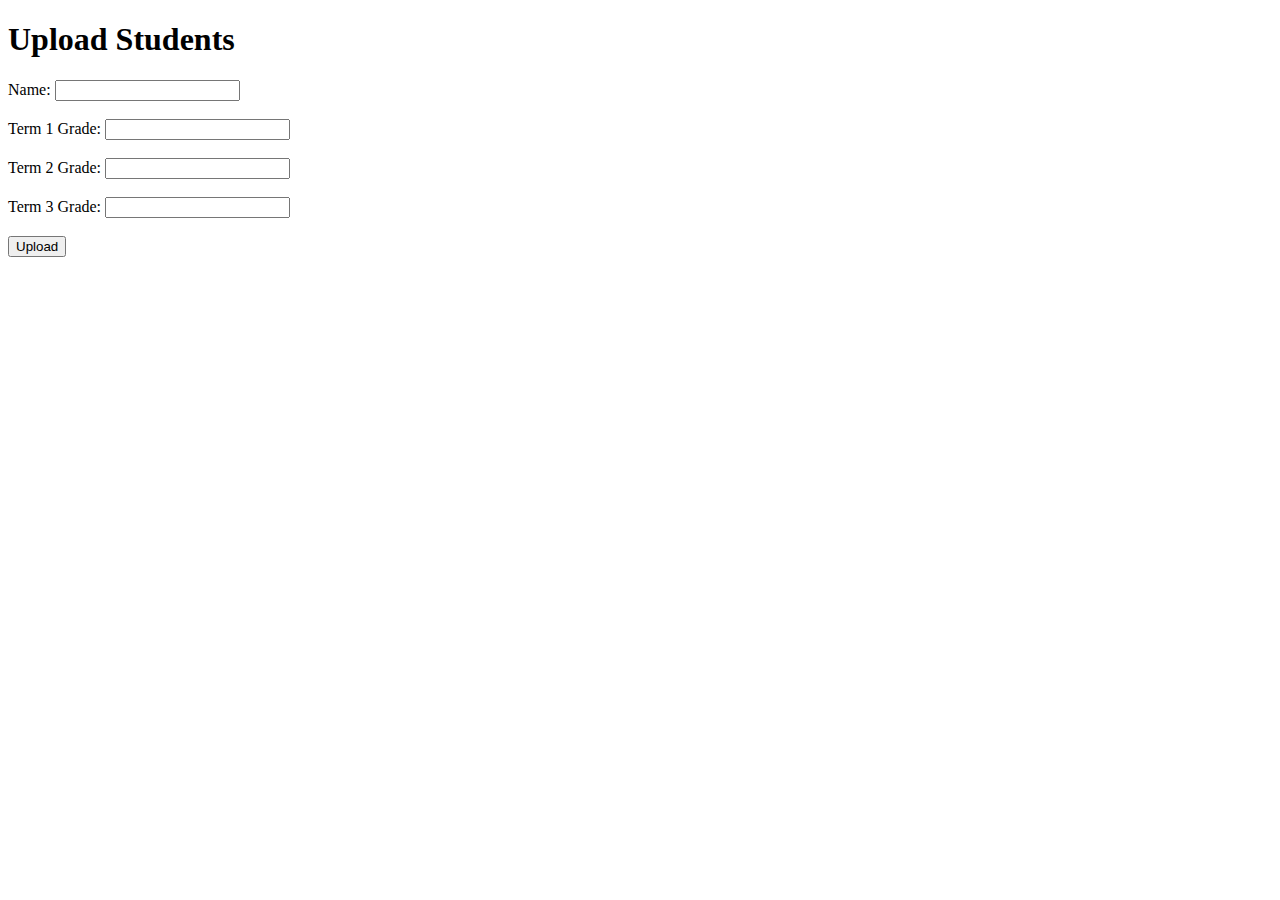
==== static/index.html @ d9662dd5 "Initial commit" ====
<!DOCTYPE html>
<html>
<head>
    <meta charset="UTF-8">
    <title>Upload Students</title>
</head>
<body>
    <h1>Upload Students</h1>
    <form id="uploadForm" action="/students" method="POST" enctype="multipart/form-data">
        <label for="name">Name:</label>
        <input type="text" id="name" name="name" required><br><br>
        
        <label for="term1">Term 1 Grade:</label>
        <input type="number" id="term1" name="term1" required><br><br>
        
        <label for="term2">Term 2 Grade:</label>
        <input type="number" id="term2" name="term2" required><br><br>
        
        <label for="term3">Term 3 Grade:</label>
        <input type="number" id="term3" name="term3" required><br><br>
        
        <input type="submit" value="Upload">
    </form>
    <script>
        document.getElementById('uploadForm').addEventListener('submit', function(event) {
            event.preventDefault();

            var form = event.target;
            var formData = new FormData(form);

            var request = new XMLHttpRequest();
            request.open(form.method, form.action, true);
            request.onload = function() {
                if (request.status === 200) {
                    alert('Student uploaded successfully!');
                    form.reset();
                } else {
                    alert('An error occurred while uploading the student.');
                }
            };
            request.send(formData);
        });
    </script>
</body>
</html>
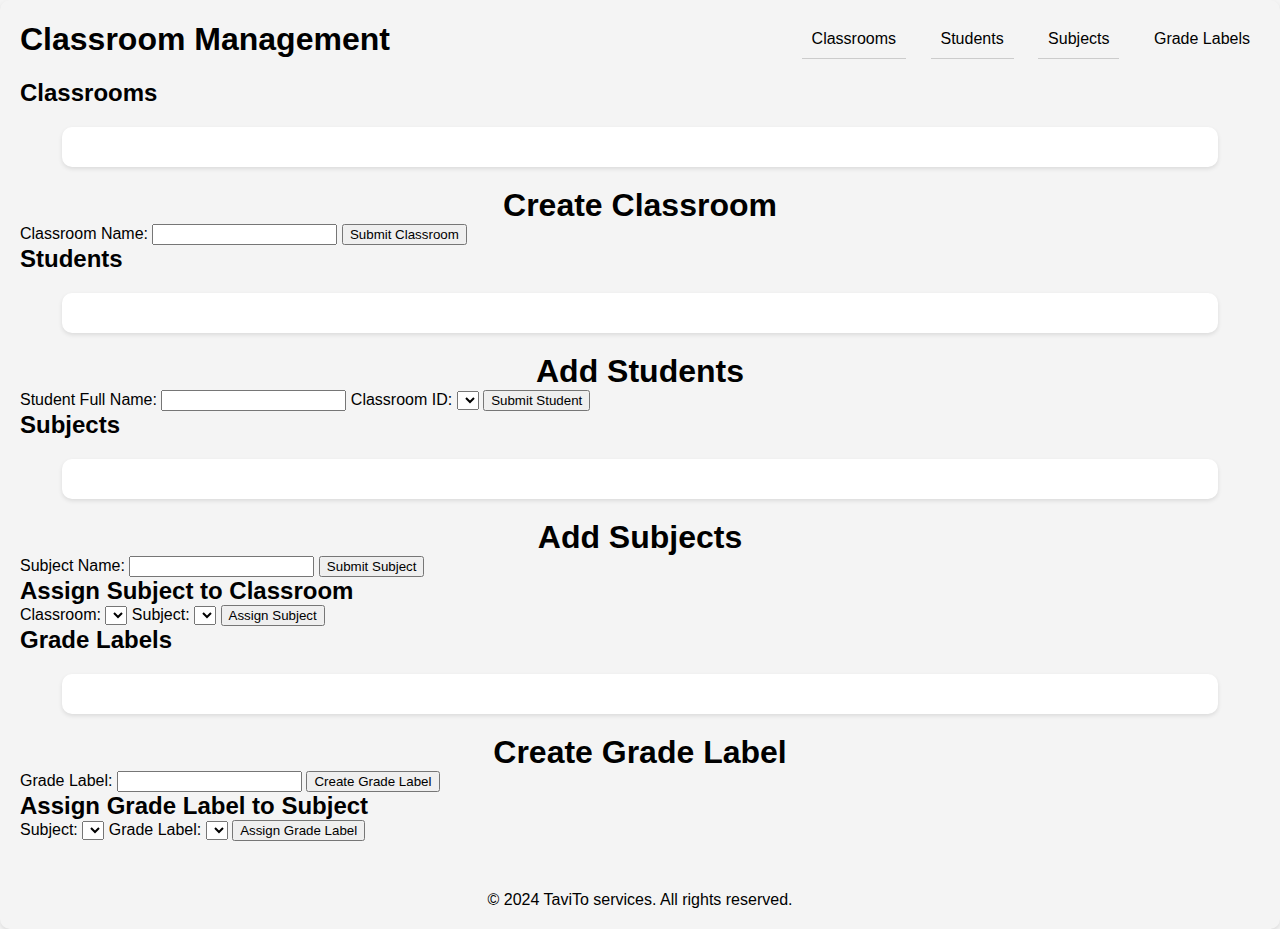
==== commit 0719f90c: "with frontend" ====
--- a/static/index.html
+++ b/static/index.html
@@ -1,45 +1,131 @@
+ <!-- static/index.html -->
+
 <!DOCTYPE html>
 <html>
 <head>
     <meta charset="UTF-8">
-    <title>Upload Students</title>
+    <meta name="viewport" content="width=device-width, initial-scale=1.0">
+    <title>Classroom Management</title>
+    <link rel="stylesheet" href="styles.css">
 </head>
 <body>
-    <h1>Upload Students</h1>
-    <form id="uploadForm" action="/students" method="POST" enctype="multipart/form-data">
-        <label for="name">Name:</label>
-        <input type="text" id="name" name="name" required><br><br>
-        
-        <label for="term1">Term 1 Grade:</label>
-        <input type="number" id="term1" name="term1" required><br><br>
-        
-        <label for="term2">Term 2 Grade:</label>
-        <input type="number" id="term2" name="term2" required><br><br>
-        
-        <label for="term3">Term 3 Grade:</label>
-        <input type="number" id="term3" name="term3" required><br><br>
-        
-        <input type="submit" value="Upload">
-    </form>
-    <script>
-        document.getElementById('uploadForm').addEventListener('submit', function(event) {
-            event.preventDefault();
-
-            var form = event.target;
-            var formData = new FormData(form);
-
-            var request = new XMLHttpRequest();
-            request.open(form.method, form.action, true);
-            request.onload = function() {
-                if (request.status === 200) {
-                    alert('Student uploaded successfully!');
-                    form.reset();
-                } else {
-                    alert('An error occurred while uploading the student.');
-                }
-            };
-            request.send(formData);
-        });
-    </script>
+    <div class="container">
+        <header>
+            <h1>Classroom Management</h1>
+            <nav>
+                <ul>
+                    <li><a href="#classrooms">Classrooms</a></li>
+                    <li><a href="#students">Students</a></li>
+                    <li><a href="#subjects">Subjects</a></li>
+                    <li><a href="#grade-labels">Grade Labels</a></li>
+                </ul>
+            </nav>
+        </header>
+        <main>
+            <!--
+            <section id="hero">
+                 Background image 
+                 <div class="background-image"></div> 
+                <div class="overlay"></div>
+                <div class="hero-content">
+            </section>
+                             -->
+            <section id="classrooms">
+                <h2>Classrooms</h2>      
+                    <div id="classroom-container" class="classroom-container">
+                        <!-- Classrooms cards will be dynamically added here -->
+                    </div>
+                <h1>Create Classroom</h1>
+                <form id="classroom-form" action="#" method="post">
+                    <label for="classroom-name">Classroom Name:</label>
+                     <input type="text" id="classroom-name" name="classroom-name" required>
+                     <button type="submit">Submit Classroom</button>
+                </form>
+            </section>
+            <section id="students">
+                <h2>Students</h2> 
+                <div class="section-container">
+                    <ul id="student-list">
+                        <!-- Students will be dynamically added here -->
+                    </ul>
+                </div>
+                <h1>Add Students</h1>
+                <form id="student-form" action="#" method="post">
+                    <label for="student-name">Student Full Name:</label>
+                    <input type="text" id="student-name" name="student-name" required>
+                    <label for="classroom-id">Classroom ID:</label>
+                    
+                    <select id="classroom-assign-dropdown3" name="classroom-assign-dropdown3" required>
+                        <!-- Subjects will be dynamically added here -->
+                    </select>
+                    <button type="submit">Submit Student</button>
+                </form>
+            </section>
+            <section id="subjects">
+                <h2>Subjects</h2>
+                <div class="section-container">
+                    <ul id="subject-list">
+                        <!-- Subjects will be dynamically added here -->
+                    </ul>
+                </div>
+                <h1>Add Subjects</h1>
+                    <form id="subject-form" action="#" method="post">
+                        <label for="subject-name">Subject Name:</label>
+                        <input type="text" id="subject-name" name="subject-name" required>
+                        <button type="submit">Submit Subject</button>
+                    </form>
+                    <h2>Assign Subject to Classroom</h2>
+                    <form id="assign-classroom-form">
+                        <label for="classroom-assign-dropdown">Classroom:</label>
+                        <select id="classroom-assign-dropdown" name="classroom-assign-dropdown" required>
+                            <!-- Subjects will be dynamically added here -->
+                        </select>
+                        <label for="subject-assign-dropdown2">Subject:</label>
+                        <select id="subject-assign-dropdown2" required>
+                            <!-- Grade Labels will be dynamically added here -->
+                        </select>
+                        <button type="submit">Assign Subject</button>
+                    </form>
+            </section>
+            <section id="grade-labels">
+                <h2>Grade Labels</h2>
+                <div class="section-container">
+                    <ul id="grade-label-list">
+                        <!-- Students will be dynamically added here -->
+                    </ul>
+                </div>
+                <h1>Create Grade Label</h1>
+                    <form id="grade-label-form">
+                        <label for="grade-label">Grade Label:</label>
+                        <input type="text" id="grade-label" required>
+                        <button type="submit">Create Grade Label</button>
+                    </form>
+                    <h2>Assign Grade Label to Subject</h2>
+                    <form id="assign-grade-label-form">
+                        <label for="subject-assign-dropdown">Subject:</label>
+                        <select id="subject-assign-dropdown" name="subject-assign-dropdown" required>
+                            <!-- Subjects will be dynamically added here -->
+                        </select>
+                        <label for="grade-label-assign-dropdown">Grade Label:</label>
+                        <select id="grade-label-assign-dropdown" required>
+                            <!-- Grade Labels will be dynamically added here -->
+                        </select>
+                        <button type="submit">Assign Grade Label</button>
+                    </form>
+            </section>
+             <!-- Modal Structure -->
+            <div id="modal" class="modal">
+                <div class="modal-content">
+                    <span id="close-modal" class="close">&times;</span>
+                    <h2>Modal Title</h2>
+                    <div id="modal-body"></div>
+                </div>
+            </div>
+        </main>
+        <footer>
+            <p>&copy; 2024 TaviTo services. All rights reserved.</p>
+        </footer>
+    </div>
+    <script src="script.js"></script>
 </body>
 </html>
--- a/static/styles.css
+++ b/static/styles.css
@@ -0,0 +1,295 @@
+/*  static/styles.css  */
+
+/* Resetting default browser styles */
+html, body, h1, h2, h3, h4, h5, h6, p, ul, li {
+    margin: 0;
+    padding: 0;
+}
+
+body {
+    font-family: Arial, sans-serif;
+}
+
+.container {
+    padding: 20px;
+    border-radius: 10px;
+    box-shadow: 0 2px 4px rgba(0, 0, 0, 0.1);
+}
+
+header {
+    display: flex;
+    justify-content: space-between;
+    align-items: center;
+}
+
+nav ul {
+    list-style-type: none;
+}
+
+nav ul li {
+    display: inline-block;
+    margin-left: 20px;
+}
+
+nav ul li a {
+    text-decoration: none;
+    color: black;
+}
+
+main {
+    margin-top: 20px;
+}
+
+#hero {
+    position: relative;
+    height: 100vh;
+    background-size: cover;
+    background-position: center;
+    color: black;
+}
+
+.background-image {
+    position: absolute;
+    top: 0;
+    left: 0;
+    width: 100%;
+    height: 100%;
+    background-image: url('path/to/your/image.jpg'); /* Replace 'path/to/your/image.jpg' with your actual image path */
+    opacity: 0.5; /* Adjust the opacity as needed */
+    z-index: -1;
+}
+
+.overlay {
+    position: absolute;
+    top: 0;
+    left: 0;
+    width: 100%;
+    height: 100%;
+    background-color: rgba(0, 0, 0, 0.5); /* Adjust the color and opacity as needed */
+}
+
+.hero-content {
+    position: relative;
+    z-index: 1;
+    padding: 50px;
+}
+
+#services {
+    margin-top: 50px;
+}
+
+#services ul {
+    list-style-type: none;
+}
+
+#services ul li {
+    margin-bottom: 10px;
+}
+
+footer {
+    margin-top: 50px;
+    text-align: center;
+}
+
+/* Add this CSS at the end of your styles.css file */
+
+#reviews {
+    margin-top: 50px;
+}
+
+.review-cards {
+    display: flex;
+    flex-wrap: wrap;
+    justify-content: space-around;
+    margin-top: 20px;
+}
+
+.review-card {
+    width: 300px;
+    margin-bottom: 20px;
+    padding: 20px;
+    border: 1px solid #ccc;
+    border-radius: 10px;
+}
+
+.review-img {
+    text-align: center;
+}
+
+.review-img img {
+    width: 100px;
+    height: 100px;
+    border-radius: 50%;
+    object-fit: cover;
+}
+
+.review-text {
+    margin-top: 20px;
+    text-align: center;
+}
+
+.create-classroom-container {
+    margin-top: 50px;
+    text-align: center;
+}
+
+.create-classroom-container form {
+    display: inline-block;
+    text-align: left;
+}
+
+.create-classroom-container label {
+    display: block;
+    margin-bottom: 5px;
+}
+
+.create-classroom-container input[type="text"],
+.create-classroom-container textarea {
+    width: 100%;
+    padding: 10px;
+    margin-bottom: 10px;
+}
+
+.create-classroom-container button {
+    padding: 10px 20px;
+    background-color: #007bff;
+    color: white;
+    border: none;
+    border-radius: 5px;
+    cursor: pointer;
+}
+
+.create-classroom-container button:hover {
+    background-color: #0056b3;
+}
+
+/* Styles for classroom management */
+
+body {
+    font-family: Arial, sans-serif;
+    margin: 0;
+    padding: 0;
+    background-color: #f4f4f4;
+}
+
+h1 {
+    text-align: center;
+}
+
+ul {
+    list-style: none;
+    padding: 0;
+}
+
+li {
+    padding: 10px;
+    border-bottom: 1px solid #ccc;
+}
+
+li:last-child {
+    border-bottom: none;
+}
+.section-container {
+    display: flex;
+    float: center;
+    flex: auto;
+    flex-wrap: wrap;
+    flex-direction: 'row';
+    align-items:center;
+    width: 90%;
+    margin: 20px auto;
+    padding: 20px;
+    background-color: #fff;
+    border-radius: 10px;
+    box-shadow: 0 2px 4px rgba(0, 0, 0, 0.1);
+}
+/* Add this CSS at the end of your styles.css file */
+
+/* Styles for classroom cards */
+.classroom-container {
+    display: flex;
+    float: center;
+    flex: auto;
+    flex-wrap: wrap;
+    flex-direction: 'row';
+    align-items:center;
+    width: 90%;
+    margin: 20px auto;
+    padding: 20px;
+    background-color: #fff;
+    border-radius: 10px;
+    box-shadow: 0 2px 4px rgba(0, 0, 0, 0.1);
+}
+
+.classroom-cards {
+    width: 200px;
+    margin-bottom: 20px;
+    margin-right: 20px;
+    padding: 20px;
+    background-color: #fff;
+    border-radius: 8px;
+    box-shadow: 0 2px 4px rgba(0, 0, 0, 0.1);
+    box-sizing: border-box;
+}
+
+/* Modal */
+/* Basic modal styles */
+.modal {
+    display: none;
+    position: fixed;
+    z-index: 1;
+    left: 0;
+    top: 0;
+    width: 100%;
+    height: 100%;
+    overflow: auto;
+    background-color: rgba(0, 0, 0, 0.5); /* Black w/ opacity */
+}
+
+.modal-content {
+    position: relative;
+    background-color: #fff;
+    margin: auto;
+    padding: 20px;
+    border: 1px solid #888;
+    width: 80%;
+    max-width: 500px;
+    box-shadow: 0 5px 15px rgba(0, 0, 0, 0.3);
+    animation: animateModal 0.4s;
+}
+
+@keyframes animateModal {
+    from { opacity: 0; transform: translateY(-50px); }
+    to { opacity: 1; transform: translateY(0); }
+}
+
+/* Close button */
+.close {
+    position: absolute;
+    right: 10px;
+    top: 10px;
+    color: #aaa;
+    font-size: 28px;
+    font-weight: bold;
+    cursor: pointer;
+}
+
+.close:hover,
+.close:focus {
+    color: black;
+    text-decoration: none;
+    cursor: pointer;
+}
+
+/* Modal footer */
+.modal-footer {
+    margin-top: 15px;
+    text-align: right;
+}
+
+/* Button to open modal */
+#open-modal-btn {
+    margin: 20px;
+    padding: 10px 20px;
+    font-size: 16px;
+}
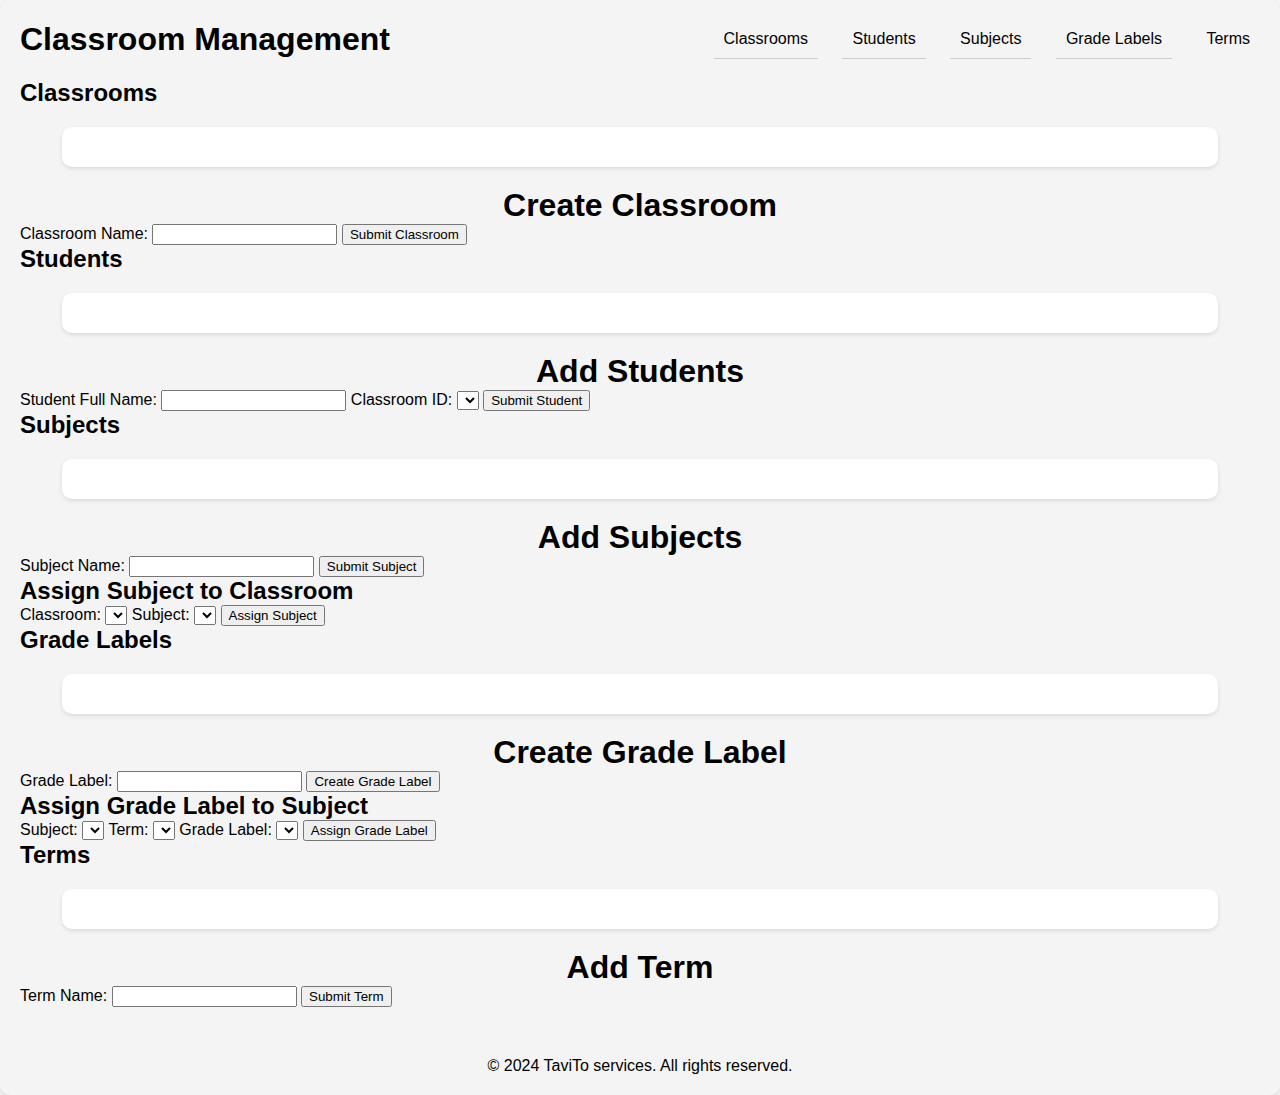
==== commit 753d5c23: "with terms" ====
--- a/static/index.html
+++ b/static/index.html
@@ -18,6 +18,7 @@
                     <li><a href="#students">Students</a></li>
                     <li><a href="#subjects">Subjects</a></li>
                     <li><a href="#grade-labels">Grade Labels</a></li>
+                    <li><a href="#terms">Terms</a></li>
                 </ul>
             </nav>
         </header>
@@ -106,6 +107,10 @@
                         <select id="subject-assign-dropdown" name="subject-assign-dropdown" required>
                             <!-- Subjects will be dynamically added here -->
                         </select>
+                        <label for="term-assign-dropdown">Term:</label>
+                        <select id="term-assign-dropdown" name="term-assign-dropdown" required>
+                            <!-- Terms will be dynamically added here -->
+                        </select>
                         <label for="grade-label-assign-dropdown">Grade Label:</label>
                         <select id="grade-label-assign-dropdown" required>
                             <!-- Grade Labels will be dynamically added here -->
@@ -113,11 +118,24 @@
                         <button type="submit">Assign Grade Label</button>
                     </form>
             </section>
+            <section id="terms">
+                <h2>Terms</h2>
+                <div class="section-container">
+                    <ul id="term-list">
+                        <!-- Terms will be dynamically added here -->
+                    </ul>
+                </div>
+                <h1>Add Term</h1>
+                <form id="term-form" action="#" method="post">
+                    <label for="term-name">Term Name:</label>
+                    <input type="text" id="term-name" name="term-name" required>
+                    <button type="submit">Submit Term</button>
+                </form>
+            </section>
              <!-- Modal Structure -->
             <div id="modal" class="modal">
                 <div class="modal-content">
                     <span id="close-modal" class="close">&times;</span>
-                    <h2>Modal Title</h2>
                     <div id="modal-body"></div>
                 </div>
             </div>
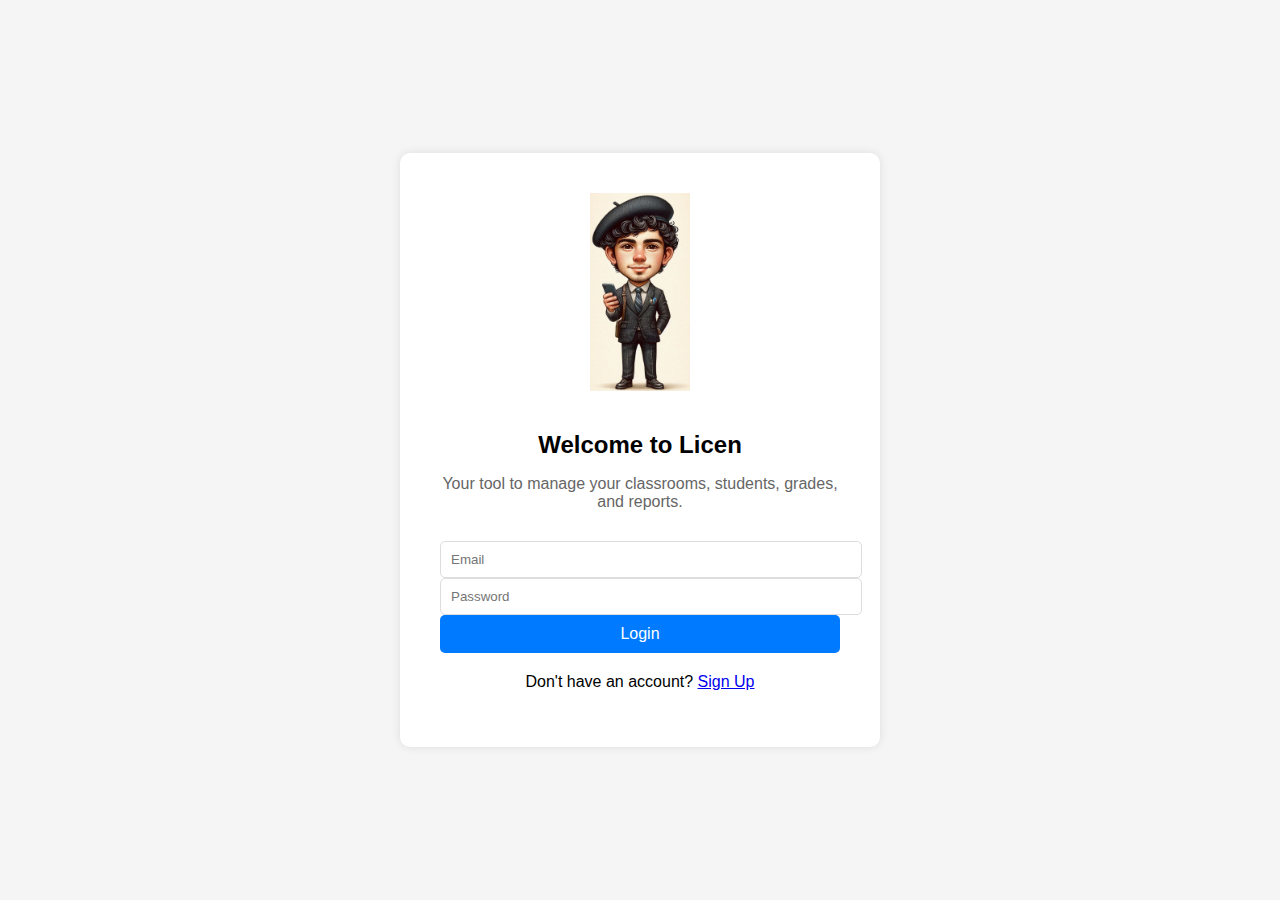
==== commit 2c381752: "after adding teachers" ====
--- a/static/index.html
+++ b/static/index.html
@@ -1,149 +1,28 @@
  <!-- static/index.html -->
+<!DOCTYPE html>
+<html lang="en">
 
-<!DOCTYPE html>
-<html>
 <head>
     <meta charset="UTF-8">
     <meta name="viewport" content="width=device-width, initial-scale=1.0">
-    <title>Classroom Management</title>
+    <title>Welcome to Licen</title>
     <link rel="stylesheet" href="styles.css">
 </head>
+
 <body>
     <div class="container">
-        <header>
-            <h1>Classroom Management</h1>
-            <nav>
-                <ul>
-                    <li><a href="#classrooms">Classrooms</a></li>
-                    <li><a href="#students">Students</a></li>
-                    <li><a href="#subjects">Subjects</a></li>
-                    <li><a href="#grade-labels">Grade Labels</a></li>
-                    <li><a href="#terms">Terms</a></li>
-                </ul>
-            </nav>
-        </header>
-        <main>
-            <!--
-            <section id="hero">
-                 Background image 
-                 <div class="background-image"></div> 
-                <div class="overlay"></div>
-                <div class="hero-content">
-            </section>
-                             -->
-            <section id="classrooms">
-                <h2>Classrooms</h2>      
-                    <div id="classroom-container" class="classroom-container">
-                        <!-- Classrooms cards will be dynamically added here -->
-                    </div>
-                <h1>Create Classroom</h1>
-                <form id="classroom-form" action="#" method="post">
-                    <label for="classroom-name">Classroom Name:</label>
-                     <input type="text" id="classroom-name" name="classroom-name" required>
-                     <button type="submit">Submit Classroom</button>
-                </form>
-            </section>
-            <section id="students">
-                <h2>Students</h2> 
-                <div class="section-container">
-                    <ul id="student-list">
-                        <!-- Students will be dynamically added here -->
-                    </ul>
-                </div>
-                <h1>Add Students</h1>
-                <form id="student-form" action="#" method="post">
-                    <label for="student-name">Student Full Name:</label>
-                    <input type="text" id="student-name" name="student-name" required>
-                    <label for="classroom-id">Classroom ID:</label>
-                    
-                    <select id="classroom-assign-dropdown3" name="classroom-assign-dropdown3" required>
-                        <!-- Subjects will be dynamically added here -->
-                    </select>
-                    <button type="submit">Submit Student</button>
-                </form>
-            </section>
-            <section id="subjects">
-                <h2>Subjects</h2>
-                <div class="section-container">
-                    <ul id="subject-list">
-                        <!-- Subjects will be dynamically added here -->
-                    </ul>
-                </div>
-                <h1>Add Subjects</h1>
-                    <form id="subject-form" action="#" method="post">
-                        <label for="subject-name">Subject Name:</label>
-                        <input type="text" id="subject-name" name="subject-name" required>
-                        <button type="submit">Submit Subject</button>
-                    </form>
-                    <h2>Assign Subject to Classroom</h2>
-                    <form id="assign-classroom-form">
-                        <label for="classroom-assign-dropdown">Classroom:</label>
-                        <select id="classroom-assign-dropdown" name="classroom-assign-dropdown" required>
-                            <!-- Subjects will be dynamically added here -->
-                        </select>
-                        <label for="subject-assign-dropdown2">Subject:</label>
-                        <select id="subject-assign-dropdown2" required>
-                            <!-- Grade Labels will be dynamically added here -->
-                        </select>
-                        <button type="submit">Assign Subject</button>
-                    </form>
-            </section>
-            <section id="grade-labels">
-                <h2>Grade Labels</h2>
-                <div class="section-container">
-                    <ul id="grade-label-list">
-                        <!-- Students will be dynamically added here -->
-                    </ul>
-                </div>
-                <h1>Create Grade Label</h1>
-                    <form id="grade-label-form">
-                        <label for="grade-label">Grade Label:</label>
-                        <input type="text" id="grade-label" required>
-                        <button type="submit">Create Grade Label</button>
-                    </form>
-                    <h2>Assign Grade Label to Subject</h2>
-                    <form id="assign-grade-label-form">
-                        <label for="subject-assign-dropdown">Subject:</label>
-                        <select id="subject-assign-dropdown" name="subject-assign-dropdown" required>
-                            <!-- Subjects will be dynamically added here -->
-                        </select>
-                        <label for="term-assign-dropdown">Term:</label>
-                        <select id="term-assign-dropdown" name="term-assign-dropdown" required>
-                            <!-- Terms will be dynamically added here -->
-                        </select>
-                        <label for="grade-label-assign-dropdown">Grade Label:</label>
-                        <select id="grade-label-assign-dropdown" required>
-                            <!-- Grade Labels will be dynamically added here -->
-                        </select>
-                        <button type="submit">Assign Grade Label</button>
-                    </form>
-            </section>
-            <section id="terms">
-                <h2>Terms</h2>
-                <div class="section-container">
-                    <ul id="term-list">
-                        <!-- Terms will be dynamically added here -->
-                    </ul>
-                </div>
-                <h1>Add Term</h1>
-                <form id="term-form" action="#" method="post">
-                    <label for="term-name">Term Name:</label>
-                    <input type="text" id="term-name" name="term-name" required>
-                    <button type="submit">Submit Term</button>
-                </form>
-            </section>
-             <!-- Modal Structure -->
-            <div id="modal" class="modal">
-                <div class="modal-content">
-                    <span id="close-modal" class="close">&times;</span>
-                    <div id="modal-body"></div>
-                </div>
-            </div>
-        </main>
-        <footer>
-            <p>&copy; 2024 TaviTo services. All rights reserved.</p>
-        </footer>
+        <img src="logo.jpg" alt="Licen Logo" class="logo">
+        <h1 class="title">Welcome to Licen</h1>
+        <p class="subtitle">Your tool to manage your classrooms, students, grades, and reports.</p>
+        <form id="login-form" action="#" method="post" class="input-group">
+            <input type="email" id="login-email" name="email" placeholder="Email" required>
+            <input type="password" id="login-password" name="password" placeholder="Password" required>
+            <button type="submit">Login</button>
+        </form>
+        <p>Don't have an account? <a href="signup.html">Sign Up</a></p>
     </div>
+
     <script src="script.js"></script>
 </body>
+
 </html>
--- a/static/styles.css
+++ b/static/styles.css
@@ -1,295 +1,83 @@
-/*  static/styles.css  */
-
-/* Resetting default browser styles */
-html, body, h1, h2, h3, h4, h5, h6, p, ul, li {
+body {
+    background-color: #f5f5f5;
+    font-family: Arial, sans-serif;
+    display: flex;
+    justify-content: center;
+    align-items: center;
+    height: 100vh;
     margin: 0;
-    padding: 0;
-}
-
-body {
-    font-family: Arial, sans-serif;
 }
 
 .container {
-    padding: 20px;
+    max-width: 400px;
+    width: 100%;
+    text-align: center;
+    padding: 40px;
+    box-shadow: 0 0 10px rgba(0, 0, 0, 0.1);
     border-radius: 10px;
-    box-shadow: 0 2px 4px rgba(0, 0, 0, 0.1);
+    background-color: #fff;
+    animation: slideIn 0.5s ease-out;
 }
 
-header {
-    display: flex;
-    justify-content: space-between;
-    align-items: center;
+.logo {
+    width: 100px; /* Adjust this value as needed */
+    height: auto;
+    margin-bottom: 20px;
 }
 
-nav ul {
-    list-style-type: none;
-}
-
-nav ul li {
-    display: inline-block;
-    margin-left: 20px;
-}
-
-nav ul li a {
-    text-decoration: none;
-    color: black;
-}
-
-main {
-    margin-top: 20px;
-}
-
-#hero {
-    position: relative;
-    height: 100vh;
-    background-size: cover;
-    background-position: center;
-    color: black;
-}
-
-.background-image {
-    position: absolute;
-    top: 0;
-    left: 0;
-    width: 100%;
-    height: 100%;
-    background-image: url('path/to/your/image.jpg'); /* Replace 'path/to/your/image.jpg' with your actual image path */
-    opacity: 0.5; /* Adjust the opacity as needed */
-    z-index: -1;
-}
-
-.overlay {
-    position: absolute;
-    top: 0;
-    left: 0;
-    width: 100%;
-    height: 100%;
-    background-color: rgba(0, 0, 0, 0.5); /* Adjust the color and opacity as needed */
-}
-
-.hero-content {
-    position: relative;
-    z-index: 1;
-    padding: 50px;
-}
-
-#services {
-    margin-top: 50px;
-}
-
-#services ul {
-    list-style-type: none;
-}
-
-#services ul li {
+.title {
+    font-size: 24px;
+    font-weight: bold;
     margin-bottom: 10px;
 }
 
-footer {
-    margin-top: 50px;
-    text-align: center;
+.subtitle {
+    font-size: 16px;
+    color: #666;
+    margin-bottom: 30px;
 }
 
-/* Add this CSS at the end of your styles.css file */
-
-#reviews {
-    margin-top: 50px;
+.input-group {
+    margin-bottom: 20px;
 }
 
-.review-cards {
-    display: flex;
-    flex-wrap: wrap;
-    justify-content: space-around;
-    margin-top: 20px;
+.input-group input {
+    width: 100%;
+    padding: 10px;
+    border: 1px solid #ddd;
+    border-radius: 5px;
+    outline: none;
+    transition: border-color 0.3s ease-in-out;
 }
 
-.review-card {
-    width: 300px;
-    margin-bottom: 20px;
-    padding: 20px;
-    border: 1px solid #ccc;
-    border-radius: 10px;
+.input-group input:focus {
+    border-color: #007bff;
 }
 
-.review-img {
-    text-align: center;
+.input-group button {
+    width: 100%;
+    padding: 10px;
+    border: none;
+    border-radius: 5px;
+    background-color: #007bff;
+    color: #fff;
+    font-size: 16px;
+    cursor: pointer;
+    transition: background-color 0.3s ease-in-out;
 }
 
-.review-img img {
-    width: 100px;
-    height: 100px;
-    border-radius: 50%;
-    object-fit: cover;
-}
-
-.review-text {
-    margin-top: 20px;
-    text-align: center;
-}
-
-.create-classroom-container {
-    margin-top: 50px;
-    text-align: center;
-}
-
-.create-classroom-container form {
-    display: inline-block;
-    text-align: left;
-}
-
-.create-classroom-container label {
-    display: block;
-    margin-bottom: 5px;
-}
-
-.create-classroom-container input[type="text"],
-.create-classroom-container textarea {
-    width: 100%;
-    padding: 10px;
-    margin-bottom: 10px;
-}
-
-.create-classroom-container button {
-    padding: 10px 20px;
-    background-color: #007bff;
-    color: white;
-    border: none;
-    border-radius: 5px;
-    cursor: pointer;
-}
-
-.create-classroom-container button:hover {
+.input-group button:hover {
     background-color: #0056b3;
 }
 
-/* Styles for classroom management */
+@keyframes slideIn {
+    from {
+        transform: translateY(-50px);
+        opacity: 0;
+    }
 
-body {
-    font-family: Arial, sans-serif;
-    margin: 0;
-    padding: 0;
-    background-color: #f4f4f4;
-}
-
-h1 {
-    text-align: center;
-}
-
-ul {
-    list-style: none;
-    padding: 0;
-}
-
-li {
-    padding: 10px;
-    border-bottom: 1px solid #ccc;
-}
-
-li:last-child {
-    border-bottom: none;
-}
-.section-container {
-    display: flex;
-    float: center;
-    flex: auto;
-    flex-wrap: wrap;
-    flex-direction: 'row';
-    align-items:center;
-    width: 90%;
-    margin: 20px auto;
-    padding: 20px;
-    background-color: #fff;
-    border-radius: 10px;
-    box-shadow: 0 2px 4px rgba(0, 0, 0, 0.1);
-}
-/* Add this CSS at the end of your styles.css file */
-
-/* Styles for classroom cards */
-.classroom-container {
-    display: flex;
-    float: center;
-    flex: auto;
-    flex-wrap: wrap;
-    flex-direction: 'row';
-    align-items:center;
-    width: 90%;
-    margin: 20px auto;
-    padding: 20px;
-    background-color: #fff;
-    border-radius: 10px;
-    box-shadow: 0 2px 4px rgba(0, 0, 0, 0.1);
-}
-
-.classroom-cards {
-    width: 200px;
-    margin-bottom: 20px;
-    margin-right: 20px;
-    padding: 20px;
-    background-color: #fff;
-    border-radius: 8px;
-    box-shadow: 0 2px 4px rgba(0, 0, 0, 0.1);
-    box-sizing: border-box;
-}
-
-/* Modal */
-/* Basic modal styles */
-.modal {
-    display: none;
-    position: fixed;
-    z-index: 1;
-    left: 0;
-    top: 0;
-    width: 100%;
-    height: 100%;
-    overflow: auto;
-    background-color: rgba(0, 0, 0, 0.5); /* Black w/ opacity */
-}
-
-.modal-content {
-    position: relative;
-    background-color: #fff;
-    margin: auto;
-    padding: 20px;
-    border: 1px solid #888;
-    width: 80%;
-    max-width: 500px;
-    box-shadow: 0 5px 15px rgba(0, 0, 0, 0.3);
-    animation: animateModal 0.4s;
-}
-
-@keyframes animateModal {
-    from { opacity: 0; transform: translateY(-50px); }
-    to { opacity: 1; transform: translateY(0); }
-}
-
-/* Close button */
-.close {
-    position: absolute;
-    right: 10px;
-    top: 10px;
-    color: #aaa;
-    font-size: 28px;
-    font-weight: bold;
-    cursor: pointer;
-}
-
-.close:hover,
-.close:focus {
-    color: black;
-    text-decoration: none;
-    cursor: pointer;
-}
-
-/* Modal footer */
-.modal-footer {
-    margin-top: 15px;
-    text-align: right;
-}
-
-/* Button to open modal */
-#open-modal-btn {
-    margin: 20px;
-    padding: 10px 20px;
-    font-size: 16px;
-}
+    to {
+        transform: translateY(0);
+        opacity: 1;
+    }
+}